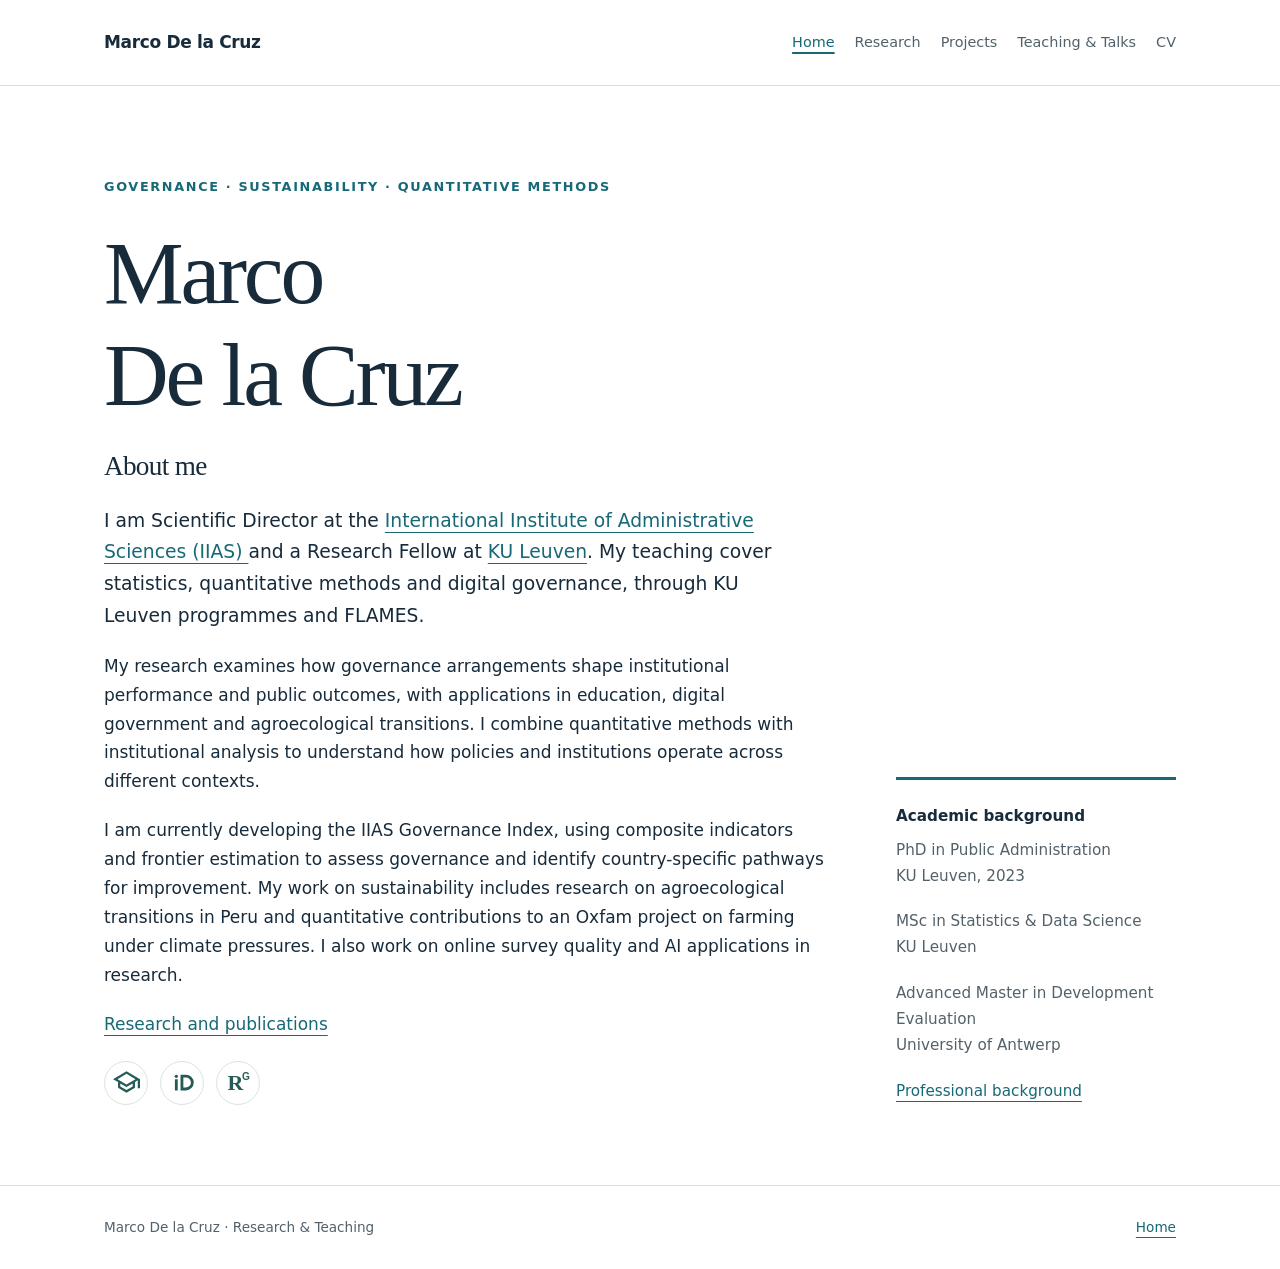
==== index.html @ fc867669 "Add website" ====
<!DOCTYPE html>
<html lang="en">
<head>
  <meta charset="utf-8">
  <meta name="viewport" content="width=device-width, initial-scale=1">

  <title>About me | Marco De la Cruz</title>

  <meta
    name="description"
    content="Marco De la Cruz: governance, institutional performance and sustainability, with research in education, agroecological transitions and quantitative methods."
  >

  <link href="style.css" rel="stylesheet">

  <style>
    .academic-profiles {
      display: flex;
      align-items: center;
      gap: 12px;
      margin-top: 22px;
    }

    .academic-profiles .profile-icon {
      display: inline-flex;
      align-items: center;
      justify-content: center;
      width: 44px;
      height: 44px;
      padding: 0;
      border: 1px solid #dce3e2;
      border-radius: 50%;
      color: #245b55;
      background: transparent;
      text-decoration: none;
      transition:
        color 150ms ease,
        background-color 150ms ease,
        border-color 150ms ease;
    }

    .academic-profiles .profile-icon:hover {
      color: #fff;
      background-color: #245b55;
      border-color: #245b55;
    }

    .academic-profiles .profile-icon:focus-visible {
      outline: 3px solid #245b55;
      outline-offset: 4px;
    }

    .academic-profiles svg {
      display: block;
      width: 27px;
      height: 27px;
      fill: currentColor;
    }

    @media (prefers-reduced-motion: reduce) {
      .academic-profiles .profile-icon {
        transition: none;
      }
    }
  </style>
</head>

<body>
  <a class="skip" href="#main">Skip to content</a>

  <header>
    <div class="wrap bar">
      <a class="name" href="index.html">Marco De la Cruz</a>

      <nav aria-label="Main navigation">
        <a href="index.html" aria-current="page">Home</a>
        <a href="research.html">Research</a>
        <a href="projects.html">Projects</a>
        <a href="teaching.html">Teaching &amp; Talks</a>
        <a href="cv.html">CV</a>
      </nav>
    </div>
  </header>

  <main class="wrap" id="main">
    <section class="hero">
      <div>
        <p class="eyebrow">
          Governance · Sustainability · Quantitative methods
        </p>

        <h1>Marco<br>De la Cruz</h1>

        <h2 style="font-size: 1.7rem;">About me</h2>

        <p class="intro">
          I am Scientific Director at the
          <a href="https://www.iias-iisa.org/">
            International Institute of Administrative Sciences (IIAS)
          </a>
          and a Research Fellow at
          <a href="https://www.kuleuven.be/english/">KU Leuven</a>.
          My teaching cover statistics, quantitative methods and digital governance, through KU Leuven programmes and FLAMES.          
        </p>
        

        <p>
          My research examines how governance arrangements shape
          institutional performance and public outcomes, with applications
          in education, digital government and agroecological transitions.
          I combine quantitative methods with institutional analysis to
          understand how policies and institutions operate across
          different contexts.
        </p>

        <p>
          I am currently developing the IIAS Governance Index, using
          composite indicators and frontier estimation to assess governance
          and identify country-specific pathways for improvement.
          My work on sustainability includes research on agroecological
          transitions in Peru and quantitative contributions to an Oxfam
          project on farming under climate pressures. I also work on
          online survey quality and AI applications in research.
        </p>

        <a href="research.html">Research and publications</a>

        <nav class="academic-profiles" aria-label="Academic profiles">

          
          <a
            class="profile-icon"
            href="https://scholar.google.com/citations?user=-KuiFt8AAAAJ&hl=en&oi=sra"
            aria-label="Google Scholar profile"
            title="Google Scholar"
          >
            <svg viewBox="0 0 24 24" aria-hidden="true" focusable="false">
              <path d="M12 2 0 9l4.5 2.6v5L12 21l7.5-4.4v-5L22 10.1V17h2V9L12 2Zm0 2.3L20 9l-8 4.7L4 9l8-4.7Zm-5.5 8.5 5.5 3.2 5.5-3.2v2.7L12 18.7l-5.5-3.2v-2.7Z"/>
            </svg>
          </a>

          <a
            class="profile-icon"
            href="https://orcid.org/0000-0002-1313-541X"
            aria-label="ORCID profile"
            title="ORCID"
          >
            <svg viewBox="0 0 24 24" aria-hidden="true" focusable="false">
              <circle cx="6.5" cy="6.5" r="1.5"/>
              <path d="M5.25 9h2.5v10h-2.5V9Zm5-4H15a7 7 0 0 1 0 14h-4.75V5Zm2.5 2.5v9H15a4.5 4.5 0 0 0 0-9h-2.25Z"/>
            </svg>
          </a>

          
          
          <a
            class="profile-icon"
            href="https://www.researchgate.net/profile/Marco-De-La-Cruz"
            aria-label="ResearchGate profile"
            title="ResearchGate"
          >
            <svg viewBox="0 0 32 32" aria-hidden="true" focusable="false">
              <text
                x="3"
                y="25"
                font-family="Georgia, 'Times New Roman', serif"
                font-size="26"
                font-weight="700"
              >R</text>
              <text
                x="20"
                y="13"
                font-family="Arial, sans-serif"
                font-size="12"
                font-weight="600"
              >G</text>
            </svg>
          </a>

        </nav>
      </div>

      <aside>
        <strong>Academic background</strong>

        <p>
          PhD in Public Administration<br>
          KU Leuven, 2023
        </p>

        <p>
          MSc in Statistics &amp; Data Science<br>
          KU Leuven
        </p>

        <p>
          Advanced Master in Development Evaluation<br>
          University of Antwerp
        </p>

        <a href="cv.html">Professional background</a>
      </aside>
    </section>
  </main>

  <footer>
    <div class="wrap">
      <span>Marco De la Cruz · Research &amp; Teaching</span>
      <a href="index.html">Home</a>
    </div>
  </footer>
</body>
</html>
---- style.css ----
:root{--ink:#172b3b;--muted:#52616a;--accent:#176977;--line:#d7e0e4;--pale:#f0f5f7;--paper:#fff}
    *{box-sizing:border-box}html{scroll-behavior:smooth;scroll-padding-top:100px}body{margin:0;color:var(--ink);background:var(--paper);font:17px/1.7 system-ui,-apple-system,BlinkMacSystemFont,"Segoe UI",sans-serif}a{color:var(--accent);text-underline-offset:5px}a:hover{color:var(--ink)}a:focus-visible,summary:focus-visible{outline:3px solid var(--accent);outline-offset:6px}h1,h2,h3,p{margin-top:0}h1,h2,h3{font-family:Georgia,"Times New Roman",serif;font-weight:400;line-height:1.14}h1{font-size:clamp(3rem,7vw,5.6rem);letter-spacing:-.035em;margin-bottom:25px}h2{font-size:clamp(2rem,4vw,3rem);letter-spacing:-.025em}h3{font-size:1.65rem;margin-bottom:14px}p{margin-bottom:20px}.wrap{max-width:1160px;margin:auto;padding:0 44px}.skip{position:absolute;top:-100px}.skip:focus{top:10px;z-index:10;background:white;padding:10px}header{background:rgba(255,255,255,.97);border-bottom:1px solid var(--line);position:sticky;top:0;z-index:5}.bar{display:flex;justify-content:space-between;align-items:center;gap:30px;min-height:85px}.name{font-weight:650;letter-spacing:-.02em;color:var(--ink);text-decoration:none}nav{display:flex;gap:27px;flex-wrap:wrap}nav a{font-size:.9rem;text-decoration:none;color:var(--muted)}nav a:hover{text-decoration:underline}.hero{padding:90px 0 80px;display:grid;grid-template-columns:1fr 280px;gap:70px}.eyebrow{color:var(--accent);font-size:.8rem;letter-spacing:.13em;text-transform:uppercase;font-weight:650;margin-bottom:24px}.intro{font-size:1.17rem;max-width:700px}.hero aside{align-self:end;border-top:3px solid var(--accent);padding-top:24px;color:var(--muted);font-size:.95rem}.hero aside strong{display:block;color:var(--ink);margin-bottom:8px;font-weight:600}.hero aside p:last-child{margin-bottom:0}.section{padding:65px 0;border-top:1px solid var(--line)}.section-heading{display:grid;grid-template-columns:280px 1fr;gap:55px;margin-bottom:35px}.section-heading p{max-width:680px;color:var(--muted)}.project{display:grid;grid-template-columns:280px 1fr;gap:55px;border-top:1px solid var(--line);padding:32px 0}.project.featured{background:var(--pale);padding:32px;margin:0 -32px 12px;border-top:0;border-left:3px solid var(--accent)}.category{font-size:.83rem;color:var(--accent);font-weight:600}.project p{max-width:720px;color:var(--muted);margin-bottom:12px}.methods{font-size:.88rem}.methods b{font-weight:600;color:var(--ink)}details{margin-top:14px}summary{cursor:pointer;color:var(--accent);font-size:.9rem;width:fit-content}details p{padding-top:12px;font-size:.95rem}.teaching-grid{display:grid;grid-template-columns:1fr 1fr;gap:35px 60px}.teaching-grid article{border-top:1px solid var(--line);padding-top:25px}.teaching-grid p{color:var(--muted)}.venues{font-size:.9rem}.background{display:grid;grid-template-columns:1fr 1fr;gap:60px}.background h3{font-size:1.5rem}.entry{padding:20px 0;border-top:1px solid var(--line)}.entry strong{font-weight:600;display:block}.entry span{color:var(--muted);font-size:.95rem}footer{border-top:1px solid var(--line);padding:30px 0;font-size:.85rem;color:var(--muted)}footer .wrap{display:flex;justify-content:space-between;gap:20px}footer a{white-space:nowrap}
    @media(max-width:800px){.wrap{padding:0 24px}.hero{grid-template-columns:1fr;gap:30px;padding:55px 0}.hero aside{max-width:600px}.section-heading,.project{grid-template-columns:1fr;gap:12px}.section-heading{margin-bottom:20px}.project.featured{margin:0 0 12px;padding:25px}.bar{gap:12px;flex-wrap:wrap;padding-top:16px;padding-bottom:16px}nav{gap:18px}.section{padding:45px 0}.teaching-grid,.background{grid-template-columns:1fr;gap:20px}h1{font-size:3.6rem}footer .wrap{flex-wrap:wrap}}
    @media(prefers-reduced-motion:reduce){html{scroll-behavior:auto}}
    @media print{header,summary,footer a{display:none}.hero,.section{padding:25px 0}.wrap{padding:0}.project,.teaching-grid article{break-inside:avoid}details p{display:block}body{font-size:11pt}h1{font-size:32pt}}
  
.hero{grid-template-columns:1fr 280px}.page-head{padding:65px 0 35px;max-width:820px}.page-head h1{font-size:clamp(2.8rem,6vw,4.5rem)}.page-head p{color:var(--muted)}.publication{padding:23px 0;border-top:1px solid var(--line);max-width:850px}.publication h3{font-family:inherit;font-weight:550;font-size:1.07rem;line-height:1.5;margin:6px 0}.publication p{color:var(--muted);font-size:.94rem;margin:5px 0}.label{font-size:.8rem;color:var(--accent);font-weight:600}.jump{display:flex;gap:22px;flex-wrap:wrap;padding:0 0 30px;font-size:.95rem}.course{display:grid;grid-template-columns:140px 1fr;gap:25px;padding:22px 0;border-top:1px solid var(--line)}.course h3{font:600 1.05rem/1.5 system-ui;margin:0 0 8px}.course p{margin:0;color:var(--muted);font-size:.95rem}.date{color:var(--accent);font-size:.9rem}.cv-grid{display:grid;grid-template-columns:220px 1fr;gap:35px;padding:25px 0;border-top:1px solid var(--line)}.cv-grid h3{font:600 1.08rem/1.5 system-ui}.cv-grid p{color:var(--muted)}nav a[aria-current=page]{color:var(--accent);text-decoration:underline;text-decoration-thickness:2px}.quiet{color:var(--muted)}@media(max-width:800px){.hero,.cv-grid{grid-template-columns:1fr}.course{grid-template-columns:1fr;gap:6px}.page-head{padding-top:40px}.hero{gap:30px}}
/* Compact research overview, distinct from the publication list. */
#streams{background:#f0f5f7;border-top:3px solid #176977;padding:30px;margin:0 0 38px;border-radius:2px}#streams>h2{font-size:2rem;margin-bottom:24px}.focus-grid{display:grid;grid-template-columns:1fr 1fr;gap:28px 36px}.focus-item h3{font:650 1.15rem/1.4 system-ui,-apple-system,sans-serif;color:#172b3b;margin:0 0 10px}.focus-item p{font-size:1rem;line-height:1.65;color:#40535f;margin:0 0 10px}.focus-item a{font-size:.9rem}.section{padding:42px 0}.project{grid-template-columns:210px 1fr;gap:30px;padding:24px 0}.category{font-size:.95rem}.publication{padding:18px 0}.publication h3{margin:5px 0}.paper-links{display:flex;gap:15px;flex-wrap:wrap;font-size:.9rem}.page-head{padding:45px 0 25px}@media(max-width:800px){.focus-grid{grid-template-columns:1fr;gap:25px}#streams{padding:22px}.project{grid-template-columns:1fr;gap:8px}.bar nav{gap:14px}.bar nav a{font-size:.88rem}}

/* Project titles and roles share one reading column. */
.project-entry{max-width:880px;padding:25px 0;border-top:1px solid var(--line)}.project-entry h3{font-size:1.5rem;line-height:1.3;margin:0 0 8px}.project-entry h3 a,.publication h3 a,.course h3 a{color:var(--ink);text-decoration:none}.project-entry h3 a:hover,.publication h3 a:hover,.course h3 a:hover{color:var(--accent);text-decoration:underline}.project-entry .project-meta{color:var(--accent);font-size:1rem;margin:0 0 12px;font-weight:550}.project-entry p{margin-bottom:12px}.resource-link{font-size:.95rem}.bar{gap:20px}nav{gap:20px}@media(max-width:900px){.bar{flex-wrap:wrap;padding:16px 0}nav{gap:16px}.project-entry h3{font-size:1.3rem}}

/* Bibliographic entries use a compact, consistent reading rhythm. */
.output-section{padding:27px 0}.output-section>h2{font-size:1.6rem;margin-bottom:14px}.output-section .publication{max-width:none;padding:13px 0}.output-section .publication h3{font:600 1rem/1.5 system-ui,-apple-system,sans-serif;margin:0 0 4px}.output-section .publication .citation-meta{font-size:.94rem;line-height:1.55;margin:0 0 5px}.output-section .paper-links{font-size:.9rem;line-height:1.4}.output-section .publication:last-child{padding-bottom:3px}
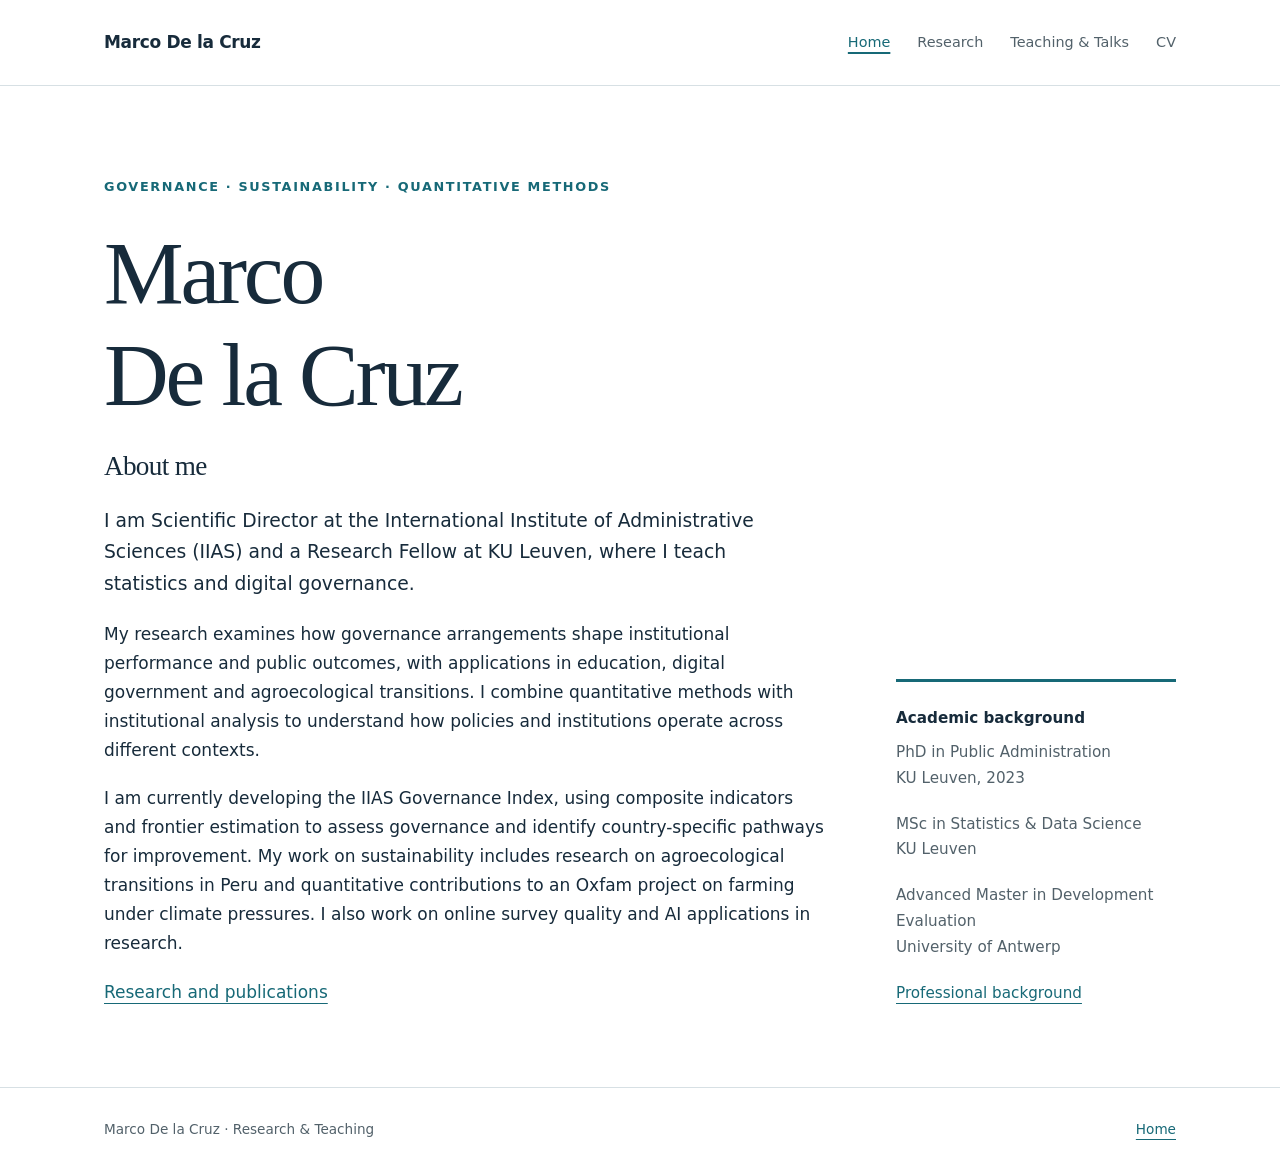
==== commit c1a51e1a: "Add files via upload Updated research page, focus texts and footer (format only)" ====
--- a/index.html
+++ b/index.html
@@ -1,213 +1,3 @@
 <!DOCTYPE html>
-<html lang="en">
-<head>
-  <meta charset="utf-8">
-  <meta name="viewport" content="width=device-width, initial-scale=1">
 
-  <title>About me | Marco De la Cruz</title>
-
-  <meta
-    name="description"
-    content="Marco De la Cruz: governance, institutional performance and sustainability, with research in education, agroecological transitions and quantitative methods."
-  >
-
-  <link href="style.css" rel="stylesheet">
-
-  <style>
-    .academic-profiles {
-      display: flex;
-      align-items: center;
-      gap: 12px;
-      margin-top: 22px;
-    }
-
-    .academic-profiles .profile-icon {
-      display: inline-flex;
-      align-items: center;
-      justify-content: center;
-      width: 44px;
-      height: 44px;
-      padding: 0;
-      border: 1px solid #dce3e2;
-      border-radius: 50%;
-      color: #245b55;
-      background: transparent;
-      text-decoration: none;
-      transition:
-        color 150ms ease,
-        background-color 150ms ease,
-        border-color 150ms ease;
-    }
-
-    .academic-profiles .profile-icon:hover {
-      color: #fff;
-      background-color: #245b55;
-      border-color: #245b55;
-    }
-
-    .academic-profiles .profile-icon:focus-visible {
-      outline: 3px solid #245b55;
-      outline-offset: 4px;
-    }
-
-    .academic-profiles svg {
-      display: block;
-      width: 27px;
-      height: 27px;
-      fill: currentColor;
-    }
-
-    @media (prefers-reduced-motion: reduce) {
-      .academic-profiles .profile-icon {
-        transition: none;
-      }
-    }
-  </style>
-</head>
-
-<body>
-  <a class="skip" href="#main">Skip to content</a>
-
-  <header>
-    <div class="wrap bar">
-      <a class="name" href="index.html">Marco De la Cruz</a>
-
-      <nav aria-label="Main navigation">
-        <a href="index.html" aria-current="page">Home</a>
-        <a href="research.html">Research</a>
-        <a href="projects.html">Projects</a>
-        <a href="teaching.html">Teaching &amp; Talks</a>
-        <a href="cv.html">CV</a>
-      </nav>
-    </div>
-  </header>
-
-  <main class="wrap" id="main">
-    <section class="hero">
-      <div>
-        <p class="eyebrow">
-          Governance · Sustainability · Quantitative methods
-        </p>
-
-        <h1>Marco<br>De la Cruz</h1>
-
-        <h2 style="font-size: 1.7rem;">About me</h2>
-
-        <p class="intro">
-          I am Scientific Director at the
-          <a href="https://www.iias-iisa.org/">
-            International Institute of Administrative Sciences (IIAS)
-          </a>
-          and a Research Fellow at
-          <a href="https://www.kuleuven.be/english/">KU Leuven</a>.
-          My teaching cover statistics, quantitative methods and digital governance, through KU Leuven programmes and FLAMES.          
-        </p>
-        
-
-        <p>
-          My research examines how governance arrangements shape
-          institutional performance and public outcomes, with applications
-          in education, digital government and agroecological transitions.
-          I combine quantitative methods with institutional analysis to
-          understand how policies and institutions operate across
-          different contexts.
-        </p>
-
-        <p>
-          I am currently developing the IIAS Governance Index, using
-          composite indicators and frontier estimation to assess governance
-          and identify country-specific pathways for improvement.
-          My work on sustainability includes research on agroecological
-          transitions in Peru and quantitative contributions to an Oxfam
-          project on farming under climate pressures. I also work on
-          online survey quality and AI applications in research.
-        </p>
-
-        <a href="research.html">Research and publications</a>
-
-        <nav class="academic-profiles" aria-label="Academic profiles">
-
-          
-          <a
-            class="profile-icon"
-            href="https://scholar.google.com/citations?user=-KuiFt8AAAAJ&hl=en&oi=sra"
-            aria-label="Google Scholar profile"
-            title="Google Scholar"
-          >
-            <svg viewBox="0 0 24 24" aria-hidden="true" focusable="false">
-              <path d="M12 2 0 9l4.5 2.6v5L12 21l7.5-4.4v-5L22 10.1V17h2V9L12 2Zm0 2.3L20 9l-8 4.7L4 9l8-4.7Zm-5.5 8.5 5.5 3.2 5.5-3.2v2.7L12 18.7l-5.5-3.2v-2.7Z"/>
-            </svg>
-          </a>
-
-          <a
-            class="profile-icon"
-            href="https://orcid.org/0000-0002-1313-541X"
-            aria-label="ORCID profile"
-            title="ORCID"
-          >
-            <svg viewBox="0 0 24 24" aria-hidden="true" focusable="false">
-              <circle cx="6.5" cy="6.5" r="1.5"/>
-              <path d="M5.25 9h2.5v10h-2.5V9Zm5-4H15a7 7 0 0 1 0 14h-4.75V5Zm2.5 2.5v9H15a4.5 4.5 0 0 0 0-9h-2.25Z"/>
-            </svg>
-          </a>
-
-          
-          
-          <a
-            class="profile-icon"
-            href="https://www.researchgate.net/profile/Marco-De-La-Cruz"
-            aria-label="ResearchGate profile"
-            title="ResearchGate"
-          >
-            <svg viewBox="0 0 32 32" aria-hidden="true" focusable="false">
-              <text
-                x="3"
-                y="25"
-                font-family="Georgia, 'Times New Roman', serif"
-                font-size="26"
-                font-weight="700"
-              >R</text>
-              <text
-                x="20"
-                y="13"
-                font-family="Arial, sans-serif"
-                font-size="12"
-                font-weight="600"
-              >G</text>
-            </svg>
-          </a>
-
-        </nav>
-      </div>
-
-      <aside>
-        <strong>Academic background</strong>
-
-        <p>
-          PhD in Public Administration<br>
-          KU Leuven, 2023
-        </p>
-
-        <p>
-          MSc in Statistics &amp; Data Science<br>
-          KU Leuven
-        </p>
-
-        <p>
-          Advanced Master in Development Evaluation<br>
-          University of Antwerp
-        </p>
-
-        <a href="cv.html">Professional background</a>
-      </aside>
-    </section>
-  </main>
-
-  <footer>
-    <div class="wrap">
-      <span>Marco De la Cruz · Research &amp; Teaching</span>
-      <a href="index.html">Home</a>
-    </div>
-  </footer>
-</body>
-</html>
+<html lang="en"><head><meta charset="utf-8"/><meta content="width=device-width, initial-scale=1" name="viewport"/><title>About me | Marco De la Cruz</title><meta content="Marco De la Cruz: governance, institutional performance and sustainability, with research in education, agroecological transitions and quantitative methods." name="description"/><link href="style.css" rel="stylesheet"/></head><body><a class="skip" href="#main">Skip to content</a><header><div class="wrap bar"><a class="name" href="index.html">Marco De la Cruz</a><nav aria-label="Main navigation"><a aria-current="page" href="index.html">Home</a><a href="research.html">Research</a><a href="teaching.html">Teaching &amp; Talks</a><a href="cv.html">CV</a></nav></div></header><main class="wrap" id="main"><section class="hero"><div><p class="eyebrow">Governance · Sustainability · Quantitative methods</p><h1>Marco<br/>De la Cruz</h1><h2 style="font-size:1.7rem">About me</h2><p class="intro">I am Scientific Director at the International Institute of Administrative Sciences (IIAS) and a Research Fellow at KU Leuven, where I teach statistics and digital governance.</p><p>My research examines how governance arrangements shape institutional performance and public outcomes, with applications in education, digital government and agroecological transitions. I combine quantitative methods with institutional analysis to understand how policies and institutions operate across different contexts.</p><p>I am currently developing the IIAS Governance Index, using composite indicators and frontier estimation to assess governance and identify country-specific pathways for improvement. My work on sustainability includes research on agroecological transitions in Peru and quantitative contributions to an Oxfam project on farming under climate pressures. I also work on online survey quality and AI applications in research.</p><a href="research.html">Research and publications</a></div><aside><strong>Academic background</strong><p>PhD in Public Administration<br/>KU Leuven, 2023</p><p>MSc in Statistics &amp; Data Science<br/>KU Leuven</p><p>Advanced Master in Development Evaluation<br/>University of Antwerp</p><a href="cv.html">Professional background</a></aside></section></main><footer><div class="wrap"><span>Marco De la Cruz · Research &amp; Teaching</span><a href="index.html">Home</a></div></footer></body></html>
--- a/style.css
+++ b/style.css
@@ -8,9 +8,3 @@
 .hero{grid-template-columns:1fr 280px}.page-head{padding:65px 0 35px;max-width:820px}.page-head h1{font-size:clamp(2.8rem,6vw,4.5rem)}.page-head p{color:var(--muted)}.publication{padding:23px 0;border-top:1px solid var(--line);max-width:850px}.publication h3{font-family:inherit;font-weight:550;font-size:1.07rem;line-height:1.5;margin:6px 0}.publication p{color:var(--muted);font-size:.94rem;margin:5px 0}.label{font-size:.8rem;color:var(--accent);font-weight:600}.jump{display:flex;gap:22px;flex-wrap:wrap;padding:0 0 30px;font-size:.95rem}.course{display:grid;grid-template-columns:140px 1fr;gap:25px;padding:22px 0;border-top:1px solid var(--line)}.course h3{font:600 1.05rem/1.5 system-ui;margin:0 0 8px}.course p{margin:0;color:var(--muted);font-size:.95rem}.date{color:var(--accent);font-size:.9rem}.cv-grid{display:grid;grid-template-columns:220px 1fr;gap:35px;padding:25px 0;border-top:1px solid var(--line)}.cv-grid h3{font:600 1.08rem/1.5 system-ui}.cv-grid p{color:var(--muted)}nav a[aria-current=page]{color:var(--accent);text-decoration:underline;text-decoration-thickness:2px}.quiet{color:var(--muted)}@media(max-width:800px){.hero,.cv-grid{grid-template-columns:1fr}.course{grid-template-columns:1fr;gap:6px}.page-head{padding-top:40px}.hero{gap:30px}}
 /* Compact research overview, distinct from the publication list. */
 #streams{background:#f0f5f7;border-top:3px solid #176977;padding:30px;margin:0 0 38px;border-radius:2px}#streams>h2{font-size:2rem;margin-bottom:24px}.focus-grid{display:grid;grid-template-columns:1fr 1fr;gap:28px 36px}.focus-item h3{font:650 1.15rem/1.4 system-ui,-apple-system,sans-serif;color:#172b3b;margin:0 0 10px}.focus-item p{font-size:1rem;line-height:1.65;color:#40535f;margin:0 0 10px}.focus-item a{font-size:.9rem}.section{padding:42px 0}.project{grid-template-columns:210px 1fr;gap:30px;padding:24px 0}.category{font-size:.95rem}.publication{padding:18px 0}.publication h3{margin:5px 0}.paper-links{display:flex;gap:15px;flex-wrap:wrap;font-size:.9rem}.page-head{padding:45px 0 25px}@media(max-width:800px){.focus-grid{grid-template-columns:1fr;gap:25px}#streams{padding:22px}.project{grid-template-columns:1fr;gap:8px}.bar nav{gap:14px}.bar nav a{font-size:.88rem}}
-
-/* Project titles and roles share one reading column. */
-.project-entry{max-width:880px;padding:25px 0;border-top:1px solid var(--line)}.project-entry h3{font-size:1.5rem;line-height:1.3;margin:0 0 8px}.project-entry h3 a,.publication h3 a,.course h3 a{color:var(--ink);text-decoration:none}.project-entry h3 a:hover,.publication h3 a:hover,.course h3 a:hover{color:var(--accent);text-decoration:underline}.project-entry .project-meta{color:var(--accent);font-size:1rem;margin:0 0 12px;font-weight:550}.project-entry p{margin-bottom:12px}.resource-link{font-size:.95rem}.bar{gap:20px}nav{gap:20px}@media(max-width:900px){.bar{flex-wrap:wrap;padding:16px 0}nav{gap:16px}.project-entry h3{font-size:1.3rem}}
-
-/* Bibliographic entries use a compact, consistent reading rhythm. */
-.output-section{padding:27px 0}.output-section>h2{font-size:1.6rem;margin-bottom:14px}.output-section .publication{max-width:none;padding:13px 0}.output-section .publication h3{font:600 1rem/1.5 system-ui,-apple-system,sans-serif;margin:0 0 4px}.output-section .publication .citation-meta{font-size:.94rem;line-height:1.55;margin:0 0 5px}.output-section .paper-links{font-size:.9rem;line-height:1.4}.output-section .publication:last-child{padding-bottom:3px}
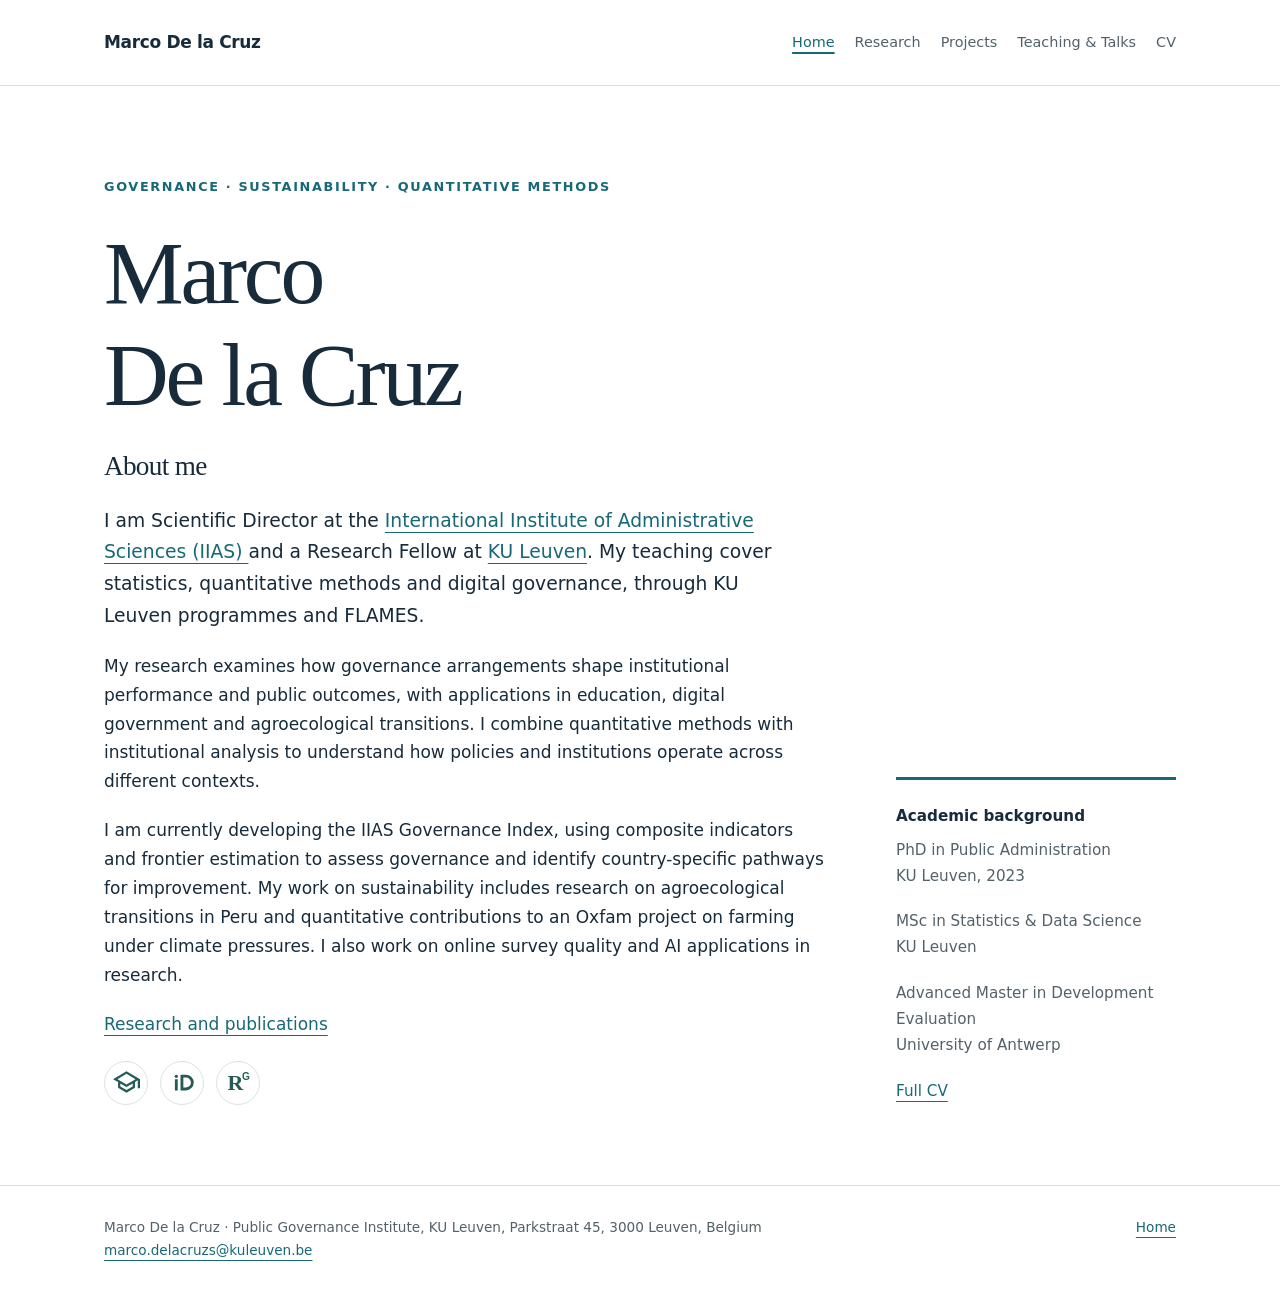
==== commit 2fab4fcd: "Add files via upload" ====
--- a/index.html
+++ b/index.html
@@ -1,3 +1,213 @@
 <!DOCTYPE html>
-
-<html lang="en"><head><meta charset="utf-8"/><meta content="width=device-width, initial-scale=1" name="viewport"/><title>About me | Marco De la Cruz</title><meta content="Marco De la Cruz: governance, institutional performance and sustainability, with research in education, agroecological transitions and quantitative methods." name="description"/><link href="style.css" rel="stylesheet"/></head><body><a class="skip" href="#main">Skip to content</a><header><div class="wrap bar"><a class="name" href="index.html">Marco De la Cruz</a><nav aria-label="Main navigation"><a aria-current="page" href="index.html">Home</a><a href="research.html">Research</a><a href="teaching.html">Teaching &amp; Talks</a><a href="cv.html">CV</a></nav></div></header><main class="wrap" id="main"><section class="hero"><div><p class="eyebrow">Governance · Sustainability · Quantitative methods</p><h1>Marco<br/>De la Cruz</h1><h2 style="font-size:1.7rem">About me</h2><p class="intro">I am Scientific Director at the International Institute of Administrative Sciences (IIAS) and a Research Fellow at KU Leuven, where I teach statistics and digital governance.</p><p>My research examines how governance arrangements shape institutional performance and public outcomes, with applications in education, digital government and agroecological transitions. I combine quantitative methods with institutional analysis to understand how policies and institutions operate across different contexts.</p><p>I am currently developing the IIAS Governance Index, using composite indicators and frontier estimation to assess governance and identify country-specific pathways for improvement. My work on sustainability includes research on agroecological transitions in Peru and quantitative contributions to an Oxfam project on farming under climate pressures. I also work on online survey quality and AI applications in research.</p><a href="research.html">Research and publications</a></div><aside><strong>Academic background</strong><p>PhD in Public Administration<br/>KU Leuven, 2023</p><p>MSc in Statistics &amp; Data Science<br/>KU Leuven</p><p>Advanced Master in Development Evaluation<br/>University of Antwerp</p><a href="cv.html">Professional background</a></aside></section></main><footer><div class="wrap"><span>Marco De la Cruz · Research &amp; Teaching</span><a href="index.html">Home</a></div></footer></body></html>+<html lang="en">
+<head>
+  <meta charset="utf-8">
+  <meta name="viewport" content="width=device-width, initial-scale=1">
+
+  <title>About me | Marco De la Cruz</title>
+
+  <meta
+    name="description"
+    content="Marco De la Cruz: governance, institutional performance and sustainability, with research in education, agroecological transitions and quantitative methods."
+  >
+
+  <link href="style.css" rel="stylesheet">
+
+  <style>
+    .academic-profiles {
+      display: flex;
+      align-items: center;
+      gap: 12px;
+      margin-top: 22px;
+    }
+
+    .academic-profiles .profile-icon {
+      display: inline-flex;
+      align-items: center;
+      justify-content: center;
+      width: 44px;
+      height: 44px;
+      padding: 0;
+      border: 1px solid #dce3e2;
+      border-radius: 50%;
+      color: #245b55;
+      background: transparent;
+      text-decoration: none;
+      transition:
+        color 150ms ease,
+        background-color 150ms ease,
+        border-color 150ms ease;
+    }
+
+    .academic-profiles .profile-icon:hover {
+      color: #fff;
+      background-color: #245b55;
+      border-color: #245b55;
+    }
+
+    .academic-profiles .profile-icon:focus-visible {
+      outline: 3px solid #245b55;
+      outline-offset: 4px;
+    }
+
+    .academic-profiles svg {
+      display: block;
+      width: 27px;
+      height: 27px;
+      fill: currentColor;
+    }
+
+    @media (prefers-reduced-motion: reduce) {
+      .academic-profiles .profile-icon {
+        transition: none;
+      }
+    }
+  </style>
+</head>
+
+<body>
+  <a class="skip" href="#main">Skip to content</a>
+
+  <header>
+    <div class="wrap bar">
+      <a class="name" href="index.html">Marco De la Cruz</a>
+
+      <nav aria-label="Main navigation">
+        <a href="index.html" aria-current="page">Home</a>
+        <a href="research.html">Research</a>
+        <a href="projects.html">Projects</a>
+        <a href="teaching.html">Teaching &amp; Talks</a>
+        <a href="cv.html">CV</a>
+      </nav>
+    </div>
+  </header>
+
+  <main class="wrap" id="main">
+    <section class="hero">
+      <div>
+        <p class="eyebrow">
+          Governance · Sustainability · Quantitative methods
+        </p>
+
+        <h1>Marco<br>De la Cruz</h1>
+
+        <h2 style="font-size: 1.7rem;">About me</h2>
+
+        <p class="intro">
+          I am Scientific Director at the
+          <a href="https://www.iias-iisa.org/">
+            International Institute of Administrative Sciences (IIAS)
+          </a>
+          and a Research Fellow at
+          <a href="https://www.kuleuven.be/english/">KU Leuven</a>.
+          My teaching cover statistics, quantitative methods and digital governance, through KU Leuven programmes and FLAMES.          
+        </p>
+        
+
+        <p>
+          My research examines how governance arrangements shape
+          institutional performance and public outcomes, with applications
+          in education, digital government and agroecological transitions.
+          I combine quantitative methods with institutional analysis to
+          understand how policies and institutions operate across
+          different contexts.
+        </p>
+
+        <p>
+          I am currently developing the IIAS Governance Index, using
+          composite indicators and frontier estimation to assess governance
+          and identify country-specific pathways for improvement.
+          My work on sustainability includes research on agroecological
+          transitions in Peru and quantitative contributions to an Oxfam
+          project on farming under climate pressures. I also work on
+          online survey quality and AI applications in research.
+        </p>
+
+        <a href="research.html">Research and publications</a>
+
+        <nav class="academic-profiles" aria-label="Academic profiles">
+
+          
+          <a
+            class="profile-icon"
+            href="https://scholar.google.com/citations?user=-KuiFt8AAAAJ&hl=en&oi=sra"
+            aria-label="Google Scholar profile"
+            title="Google Scholar"
+          >
+            <svg viewBox="0 0 24 24" aria-hidden="true" focusable="false">
+              <path d="M12 2 0 9l4.5 2.6v5L12 21l7.5-4.4v-5L22 10.1V17h2V9L12 2Zm0 2.3L20 9l-8 4.7L4 9l8-4.7Zm-5.5 8.5 5.5 3.2 5.5-3.2v2.7L12 18.7l-5.5-3.2v-2.7Z"/>
+            </svg>
+          </a>
+
+          <a
+            class="profile-icon"
+            href="https://orcid.org/0000-0002-1313-541X"
+            aria-label="ORCID profile"
+            title="ORCID"
+          >
+            <svg viewBox="0 0 24 24" aria-hidden="true" focusable="false">
+              <circle cx="6.5" cy="6.5" r="1.5"/>
+              <path d="M5.25 9h2.5v10h-2.5V9Zm5-4H15a7 7 0 0 1 0 14h-4.75V5Zm2.5 2.5v9H15a4.5 4.5 0 0 0 0-9h-2.25Z"/>
+            </svg>
+          </a>
+
+          
+          
+          <a
+            class="profile-icon"
+            href="https://www.researchgate.net/profile/Marco-De-La-Cruz"
+            aria-label="ResearchGate profile"
+            title="ResearchGate"
+          >
+            <svg viewBox="0 0 32 32" aria-hidden="true" focusable="false">
+              <text
+                x="3"
+                y="25"
+                font-family="Georgia, 'Times New Roman', serif"
+                font-size="26"
+                font-weight="700"
+              >R</text>
+              <text
+                x="20"
+                y="13"
+                font-family="Arial, sans-serif"
+                font-size="12"
+                font-weight="600"
+              >G</text>
+            </svg>
+          </a>
+
+        </nav>
+      </div>
+
+      <aside>
+        <strong>Academic background</strong>
+
+        <p>
+          PhD in Public Administration<br>
+          KU Leuven, 2023
+        </p>
+
+        <p>
+          MSc in Statistics &amp; Data Science<br>
+          KU Leuven
+        </p>
+
+        <p>
+          Advanced Master in Development Evaluation<br>
+          University of Antwerp
+        </p>
+
+        <a href="cv.html">Full CV</a>
+      </aside>
+    </section>
+  </main>
+
+  <footer>
+    <div class="wrap">
+      <span>Marco De la Cruz · Public Governance Institute, KU Leuven, Parkstraat 45, 3000 Leuven, Belgium<br><a href="mailto:marco.delacruzs@kuleuven.be">marco.delacruzs@kuleuven.be</a></span>
+      <a href="index.html">Home</a>
+    </div>
+  </footer>
+</body>
+</html>
--- a/style.css
+++ b/style.css
@@ -8,3 +8,9 @@
 .hero{grid-template-columns:1fr 280px}.page-head{padding:65px 0 35px;max-width:820px}.page-head h1{font-size:clamp(2.8rem,6vw,4.5rem)}.page-head p{color:var(--muted)}.publication{padding:23px 0;border-top:1px solid var(--line);max-width:850px}.publication h3{font-family:inherit;font-weight:550;font-size:1.07rem;line-height:1.5;margin:6px 0}.publication p{color:var(--muted);font-size:.94rem;margin:5px 0}.label{font-size:.8rem;color:var(--accent);font-weight:600}.jump{display:flex;gap:22px;flex-wrap:wrap;padding:0 0 30px;font-size:.95rem}.course{display:grid;grid-template-columns:140px 1fr;gap:25px;padding:22px 0;border-top:1px solid var(--line)}.course h3{font:600 1.05rem/1.5 system-ui;margin:0 0 8px}.course p{margin:0;color:var(--muted);font-size:.95rem}.date{color:var(--accent);font-size:.9rem}.cv-grid{display:grid;grid-template-columns:220px 1fr;gap:35px;padding:25px 0;border-top:1px solid var(--line)}.cv-grid h3{font:600 1.08rem/1.5 system-ui}.cv-grid p{color:var(--muted)}nav a[aria-current=page]{color:var(--accent);text-decoration:underline;text-decoration-thickness:2px}.quiet{color:var(--muted)}@media(max-width:800px){.hero,.cv-grid{grid-template-columns:1fr}.course{grid-template-columns:1fr;gap:6px}.page-head{padding-top:40px}.hero{gap:30px}}
 /* Compact research overview, distinct from the publication list. */
 #streams{background:#f0f5f7;border-top:3px solid #176977;padding:30px;margin:0 0 38px;border-radius:2px}#streams>h2{font-size:2rem;margin-bottom:24px}.focus-grid{display:grid;grid-template-columns:1fr 1fr;gap:28px 36px}.focus-item h3{font:650 1.15rem/1.4 system-ui,-apple-system,sans-serif;color:#172b3b;margin:0 0 10px}.focus-item p{font-size:1rem;line-height:1.65;color:#40535f;margin:0 0 10px}.focus-item a{font-size:.9rem}.section{padding:42px 0}.project{grid-template-columns:210px 1fr;gap:30px;padding:24px 0}.category{font-size:.95rem}.publication{padding:18px 0}.publication h3{margin:5px 0}.paper-links{display:flex;gap:15px;flex-wrap:wrap;font-size:.9rem}.page-head{padding:45px 0 25px}@media(max-width:800px){.focus-grid{grid-template-columns:1fr;gap:25px}#streams{padding:22px}.project{grid-template-columns:1fr;gap:8px}.bar nav{gap:14px}.bar nav a{font-size:.88rem}}
+
+/* Project titles and roles share one reading column. */
+.project-entry{max-width:880px;padding:25px 0;border-top:1px solid var(--line)}.project-entry h3{font-size:1.5rem;line-height:1.3;margin:0 0 8px}.project-entry h3 a,.publication h3 a,.course h3 a{color:var(--ink);text-decoration:none}.project-entry h3 a:hover,.publication h3 a:hover,.course h3 a:hover{color:var(--accent);text-decoration:underline}.project-entry .project-meta{color:var(--accent);font-size:1rem;margin:0 0 12px;font-weight:550}.project-entry p{margin-bottom:12px}.resource-link{font-size:.95rem}.bar{gap:20px}nav{gap:20px}@media(max-width:900px){.bar{flex-wrap:wrap;padding:16px 0}nav{gap:16px}.project-entry h3{font-size:1.3rem}}
+
+/* Bibliographic entries use a compact, consistent reading rhythm. */
+.output-section{padding:27px 0}.output-section>h2{font-size:clamp(2rem,4vw,3rem);margin-bottom:22px}.output-section .publication{max-width:none;padding:13px 0}.output-section .publication h3{font:600 1rem/1.5 system-ui,-apple-system,sans-serif;margin:0 0 4px}.output-section .publication .citation-meta{font-size:.94rem;line-height:1.55;margin:0 0 5px}.output-section .paper-links{font-size:.9rem;line-height:1.4}.output-section .publication:last-child{padding-bottom:3px}
